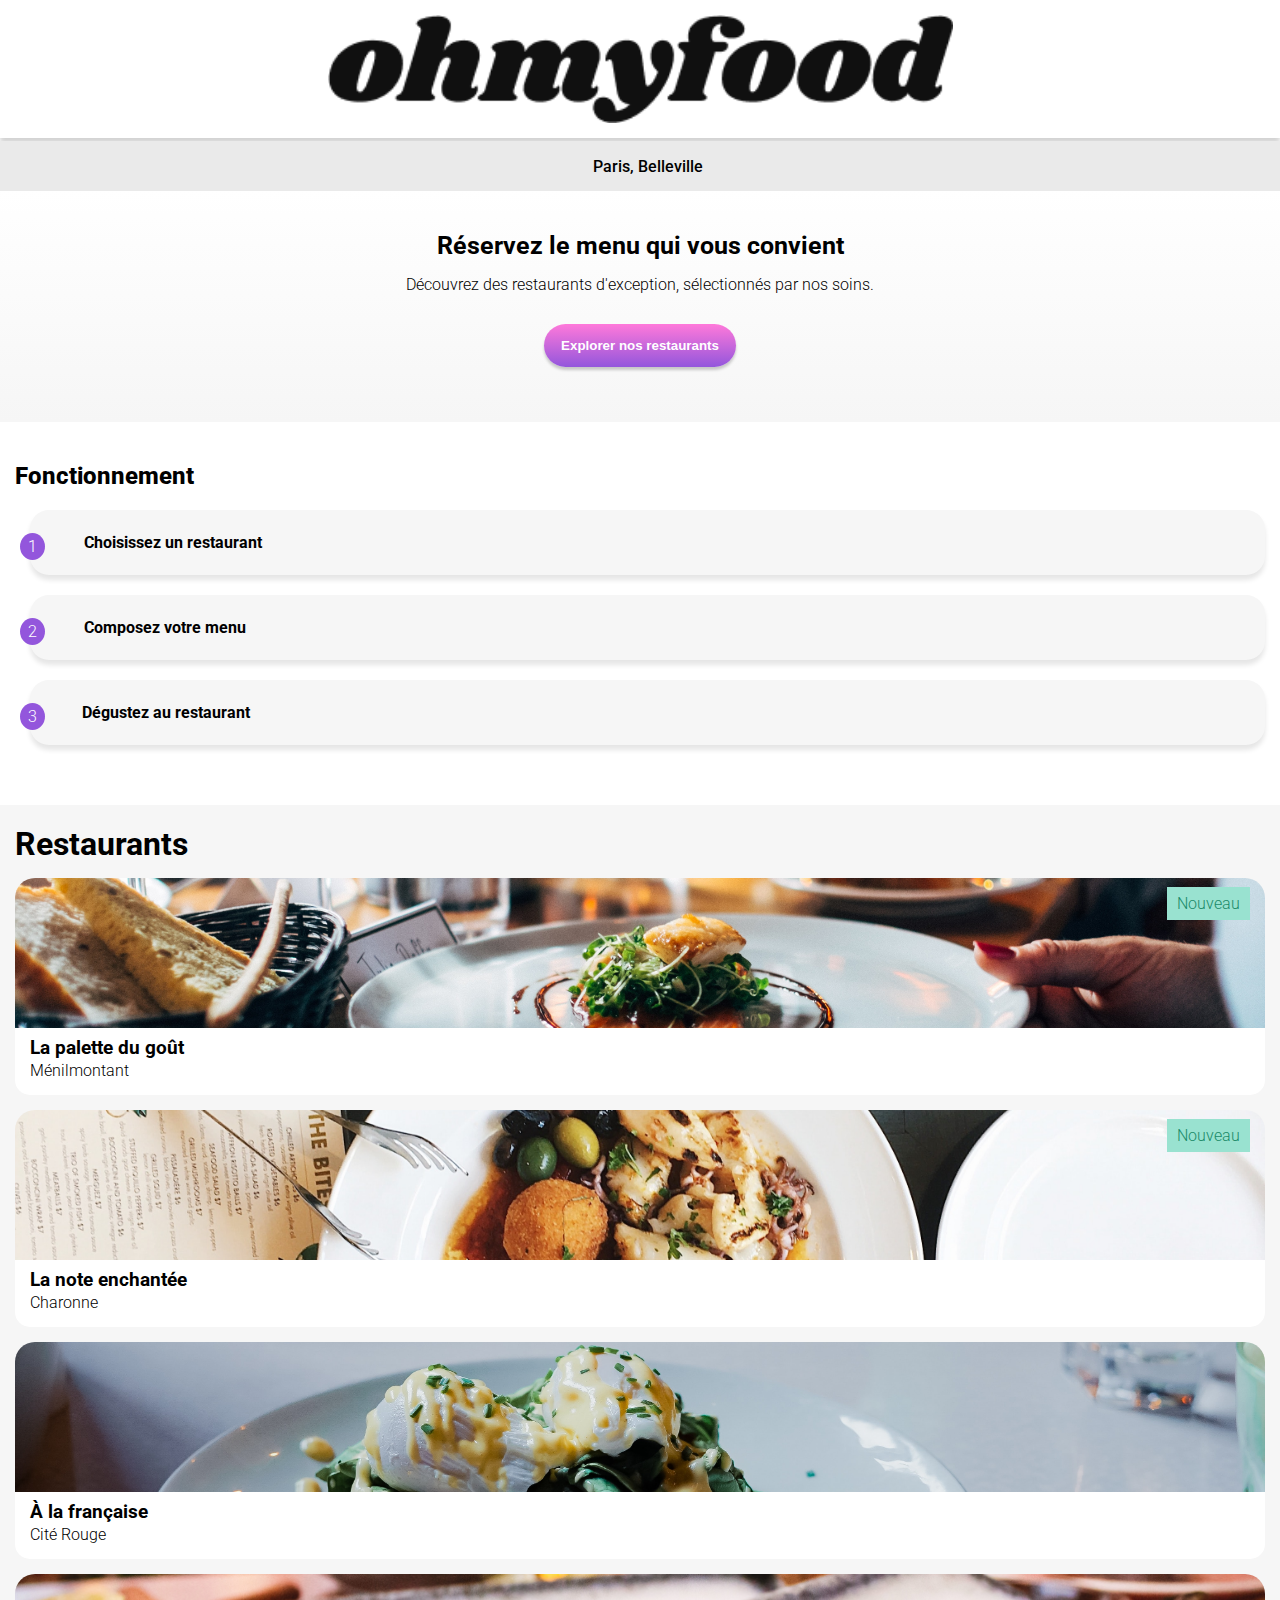
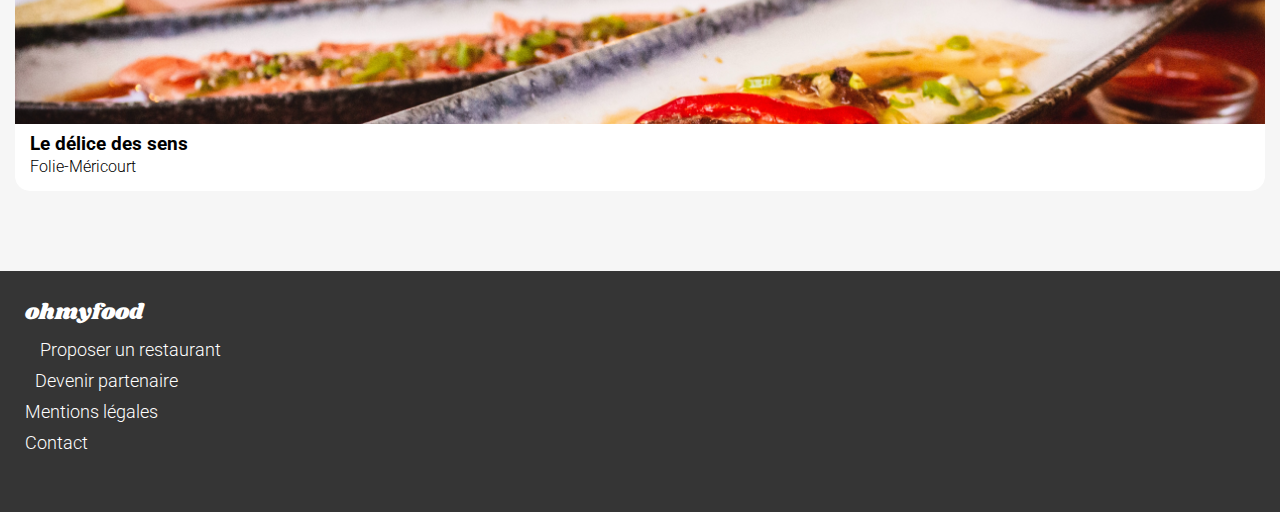
==== index.html @ 5a2e9c20 "ajout de la pas a la française" ====
<!DOCTYPE html>
<html lang="fr">
  <head>
    <link
      rel="stylesheet"
      href="https://cdnjs.cloudflare.com/ajax/libs/font-awesome/6.4.2/css/all.min.css"
      integrity="sha512-z3gLpd7yknf1YoNbCzqRKc4qyor8gaKU1qmn+CShxbuBusANI9QpRohGBreCFkKxLhei6S9CQXFEbbKuqLg0DA=="
      crossorigin="anonymous"
      referrerpolicy="no-referrer"
    />
    <link rel="preconnect" href="https://fonts.googleapis.com" />
    <link rel="preconnect" href="https://fonts.gstatic.com" crossorigin />
    <link
      href="https://fonts.googleapis.com/css2?family=Manrope:wght@200&family=Roboto:wght@300;500;700&display=swap"
      rel="stylesheet"
    />
    <link
      href="https://fonts.googleapis.com/css2?family=Manrope:wght@200&family=Shrikhand&display=swap"
      rel="stylesheet"
    />
    <meta charset="UTF-8" />
    <meta name="viewport" content="width=device-width, initial-scale=1.0" />
    <title>Ohmyfood</title>
    <link rel="stylesheet" href="index.css" />
  </head>
  <body>
    <!--header-->

    <header>
      <img
        class="header__logo"
        src="Images et textes Ohmyfood/images/logo/ohmyfood.png"
        alt="logo"
        class="logo"
      />
    </header>
    <main>
      <!--location-->

      <section class="location">
        <i class="fas fa-map-marker-alt"></i>
        <span class="Localisation">Paris, Belleville</span>
      </section>

      <!--heroheader-->

      <section class="heroheader">
        <h3 class="heroheader__title">Réservez le menu qui vous convient</h3>
        <p>
          Découvrez des restaurants d'exception, sélectionnés par nos soins.
        </p>
        <button class="heroheader__button">Explorer nos restaurants</button>
      </section>

      <!--fonctionnement-->

      <section class="fonctionnement">
        <h2 class="fonctionnement__title">Fonctionnement</h2>
        <div class="card__fonctionnement">
          <div class="fonctionnement__button">
            <p>1</p>
          </div>
          <span>
            <i class="fas fas fa-mobile-alt icon__fonction"></i>Choisissez un
            restaurant
          </span>
        </div>
        <div class="card__fonctionnement">
          <div class="fonctionnement__button">
            <p>2</p>
          </div>
          <span
            ><i class="fas fa-list-ul icon__fonction"></i>Composez votre menu
          </span>
        </div>
        <div class="card__fonctionnement">
          <div class="fonctionnement__button">
            <p>3</p>
          </div>
          <span>
            <i class="fas fa-store icon__fonction--store"></i>Dégustez au
            restaurant
          </span>
        </div>
      </section>

      <!--restaurants-->

      <section class="restaurants">
        <div>
          <h1>Restaurants</h1>
        </div>
        <div class="section-restaurants">
          <a href="Restaurant/lapalettedugoût.html">
            <article class="article">
              <div class="card-new">
                <p>Nouveau</p>
              </div>
              <img
                src="Images et textes Ohmyfood/images/restaurants/jay-wennington-N_Y88TWmGwA-unsplash.jpg"
                alt="Image restaurants1"
              />
              <div class="card-content">
                <div class="card-txt">
                  <h3 class="car-title">La palette du goût</h3>
                  <p class="card-subtitle">Ménilmontant</p>
                </div>
                <span class="heart">
                  <i class="far fa-heart"></i>
                </span>
              </div>
            </article>
          </a>
          <a href="#">
            <article class="article">
              <div class="card-new">
                <p>Nouveau</p>
              </div>
              <img
                src="Images et textes Ohmyfood/images/restaurants/stil-u2Lp8tXIcjw-unsplash.jpg"
                alt="Image restaurants2"
              />
              <div class="card-content">
                <div class="card-txt">
                  <h3 class="car-title">La note enchantée</h3>
                  <p class="card-subtitle">Charonne</p>
                </div>
                <span class="heart">
                  <i class="far fa-heart"></i>
                </span>
              </div>
            </article>
          </a>
          <a href="Restaurant/alafrançaise.html">
            <article class="article">
              <img
                src="Images et textes Ohmyfood/images/restaurants/toa-heftiba-DQKerTsQwi0-unsplash.jpg"
                alt="Image restaurants3"
              />
              <div class="card-content">
                <div class="card-txt">
                  <h3 class="car-title">À la française</h3>
                  <p class="card-subtitle">Cité Rouge</p>
                </div>
                <span class="heart">
                  <i class="far fa-heart"></i>
                </span>
              </div>
            </article>
          </a>
          <a href="Restaurant/ledelicedessens.html">
            <article class="article">
              <img
                src="Images et textes Ohmyfood/images/restaurants/louis-hansel-shotsoflouis-qNBGVyOCY8Q-unsplash.jpg"
                alt="Image restaurants4"
              />
              <div class="card-content">
                <div class="card-txt">
                  <h3 class="car-title">Le délice des sens</h3>
                  <p class="card-subtitle">Folie-Méricourt</p>
                </div>
                <span class="heart">
                  <i class="far fa-heart"></i>
                </span>
              </div>
            </article>
          </a>
        </div>
      </section>

      <!--footer-->

      <footer>
        <section class="footer">
          <div class="footer-info">
            <span class="logo__footer">ohmyfood</span>
            <p><i class="fas fa-utensils"></i>Proposer un restaurant</p>
            <p><i class="fas fa-hands-helping"></i>Devenir partenaire</p>
            <p>Mentions légales</p>
            <p>Contact</p>
          </div>
        </section>
      </footer>
    </main>
  </body>
</html>
---- index.css ----
@import url("https://fonts.googleapis.com/css2?family=Manrope:wght@200&family=Roboto:wght@300;500;700&display=swap");
@import url("https://fonts.googleapis.com/css2?family=Manrope:wght@200&family=Shrikhand&display=swap");
* {
  padding: 0;
  margin: 0;
}

h1,
h2,
h3,
span {
  font-family: "Roboto", sans-serif;
}

p {
  font-family: "Roboto", sans-serif;
  font-weight: 300;
}

header {
  display: flex;
  justify-content: center;
  align-items: center;
  padding: 15px;
  box-shadow: 0px 5px 5px lightgrey;
  margin-bottom: 3px;
}
header .header__logo {
  width: 50%;
}

.location {
  display: flex;
  justify-content: center;
  align-items: center;
  font-weight: 500;
  background-color: #eaeaea;
  height: 50px;
}

.location i {
  margin-right: 16px;
}

.heroheader {
  padding: 0 5vw;
  padding-bottom: 30px;
  display: flex;
  flex-wrap: wrap;
  flex-direction: column;
  align-items: center;
  text-align: center;
  background: linear-gradient(white, #f6f6f6);
}

.heroheader__title {
  display: flex;
  justify-content: center;
  align-items: center;
  font-size: 25px;
  margin: 40px 0px 15px 0px;
}

.heroheader__button {
  display: flex;
  justify-content: center;
  align-items: center;
  font-weight: 700;
  border-radius: 30px 30px 30px 30px;
  padding: 14px 17px;
  margin: 30px 0px 25px 0px;
  background: linear-gradient(#ff79da, #9356dc);
  border: none;
  text-decoration: none;
  color: #ffffff;
  box-shadow: 0 3px 3px 0 rgba(0, 0, 0, 0.2);
}

.fonctionnement__title {
  font-weight: 800;
  margin: 40px 0px 20px 15px;
}

.fonctionnement .card__fonctionnement {
  border-radius: 19px 19px 19px 19px;
  padding: 23px 17px;
  margin: 10px 15px 20px 30px;
  text-decoration: none;
  box-shadow: 0 5px 5px 0 rgba(0, 0, 0, 0.1);
  background-color: #f6f6f6;
  font-weight: bolder;
}

.fonctionnement__button {
  display: flex;
  justify-content: center;
  align-items: center;
  padding: 4px 8px;
  background-color: #9356dc;
  color: #ffffff;
  border-radius: 50%;
  position: absolute;
  left: 20px;
}

.icon__fonction {
  position: relative;
  margin-right: 22px;
  margin-left: 15px;
  color: grey;
}
.icon__fonction .icon__fonction {
  position: relative;
  margin-right: 20px;
  margin-left: 15px;
  color: grey;
}

.icon__fonction--store {
  position: relative;
  margin-right: 20px;
  margin-left: 15px;
  color: #9356dc;
}

.restaurants {
  background-color: #f6f6f6;
  padding-top: 20px;
  padding-left: 15px;
  padding-right: 15px;
  padding-bottom: 80px;
  margin-top: 60px;
}
.restaurants .article {
  position: relative;
  margin-top: 15px;
  padding-bottom: 15px;
  border-bottom-left-radius: 15px;
  border-bottom-right-radius: 15px;
  background-color: #ffffff;
  border-top-right-radius: 30px;
  border-top-left-radius: 30px;
}
.restaurants .article img {
  height: 150px;
  width: 100%;
  -o-object-fit: cover;
     object-fit: cover;
  border-top-right-radius: 20px;
  border-top-left-radius: 20px;
}

.card-content {
  display: flex;
  flex-direction: row;
  justify-content: space-between;
}
.card-content h3 {
  color: #000000;
  margin-top: 5px;
  margin-left: 15px;
}
.card-content .card-subtitle {
  color: #000000;
  margin-top: 2px;
  margin-left: 15px;
}

.card-content .heart {
  margin-right: 20px;
  margin-top: 15px;
  size: 65px;
}

a {
  text-decoration: none;
}

.section-restaurants .card-new {
  position: absolute;
  font-weight: bolder;
  right: 15px;
  bottom: 175px;
  padding: 7px 10px;
  background-color: #99e2d0;
  color: #1a8a68;
}

.footer {
  height: 186px;
  padding-top: 25px;
  padding-bottom: 30px;
  background-color: #353535;
  color: #ffffff;
}
.footer .logo__footer {
  color: #ffffff;
  font-family: "Shrikhand", serif;
  font-size: 22px;
  margin-left: 25px;
}

.footer p {
  margin-bottom: 10px;
  margin-left: 25px;
  margin-top: 10px;
  font-size: 18px;
}
.footer p .fa-utensils {
  margin-right: 15px;
}
.footer p .fa-hands-helping {
  margin-right: 10px;
}/*# sourceMappingURL=index.css.map */
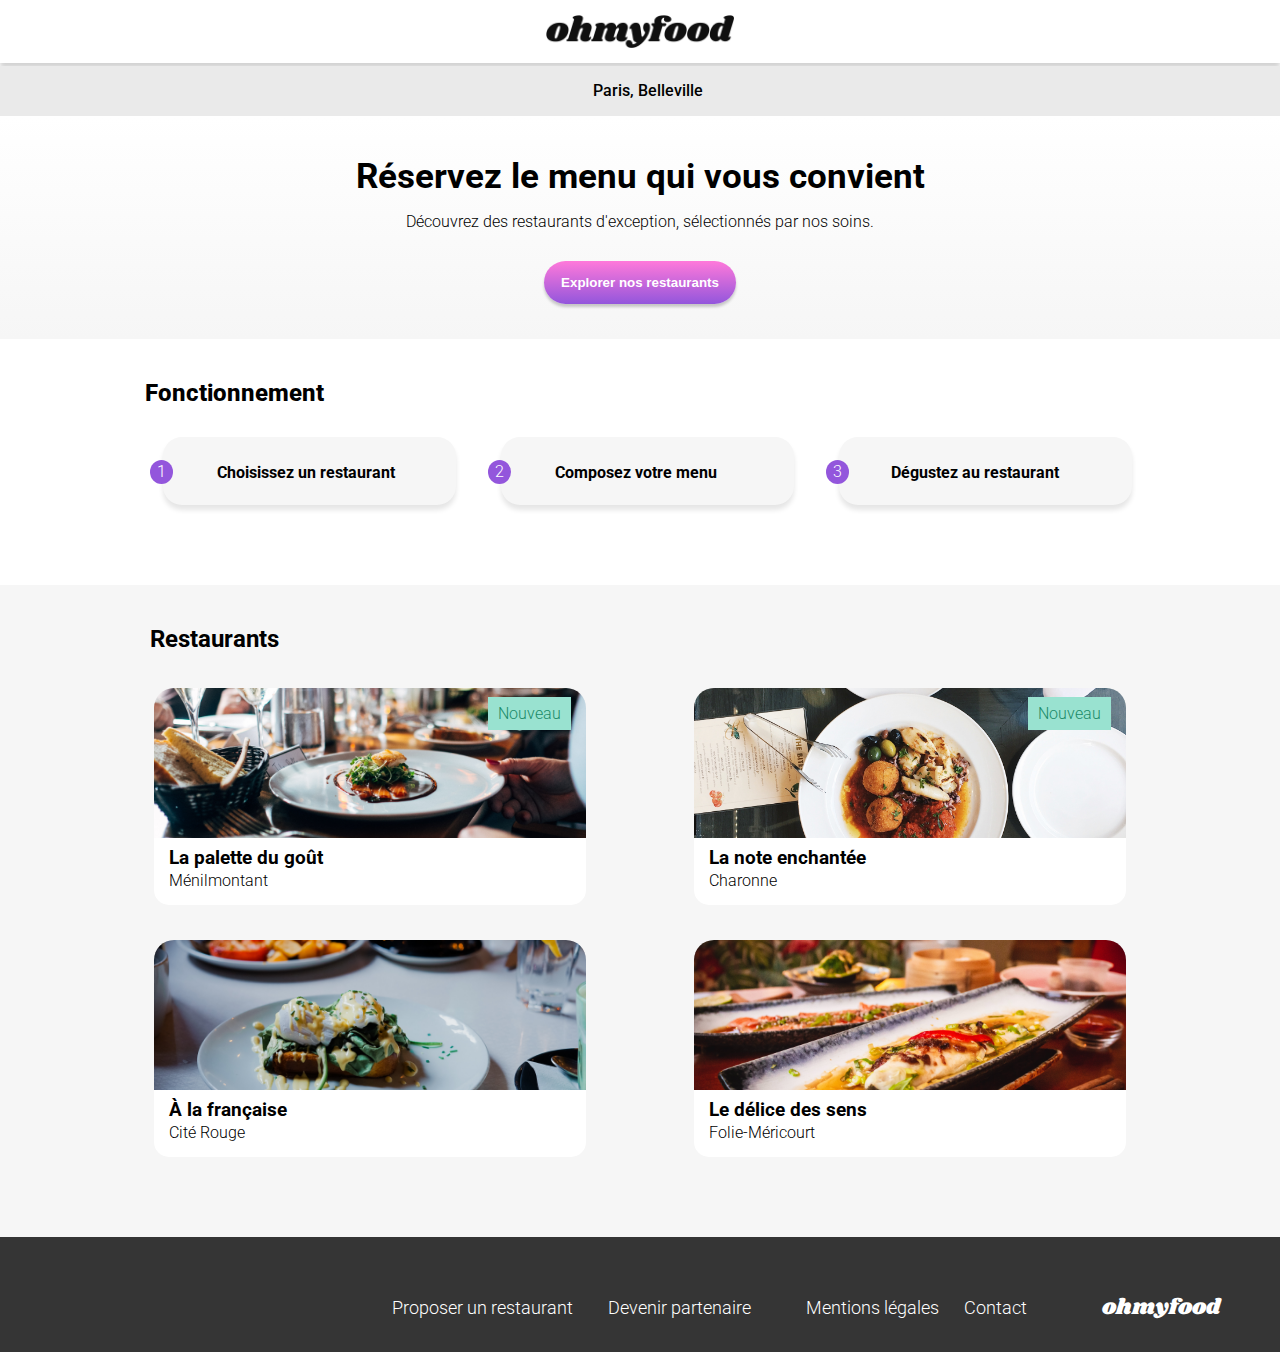
==== commit 7d6d4162: "ajout des pages restaurants" ====
--- a/index.html
+++ b/index.html
@@ -53,119 +53,119 @@
       </section>
 
       <!--fonctionnement-->
-
-      <section class="fonctionnement">
-        <h2 class="fonctionnement__title">Fonctionnement</h2>
-        <div class="card__fonctionnement">
-          <div class="fonctionnement__button">
-            <p>1</p>
+      <section class="container">
+        <section class="fonctionnement">
+          <h2 class="fonctionnement__title">Fonctionnement</h2>
+          <div class="card__fonctionnement">
+            <div class="fonctionnement__button">
+              <p>1</p>
+            </div>
+            <span>
+              <i class="fas fas fa-mobile-alt icon__fonction"></i>Choisissez un
+              restaurant
+            </span>
           </div>
-          <span>
-            <i class="fas fas fa-mobile-alt icon__fonction"></i>Choisissez un
-            restaurant
-          </span>
-        </div>
-        <div class="card__fonctionnement">
-          <div class="fonctionnement__button">
-            <p>2</p>
+          <div class="card__fonctionnement">
+            <div class="fonctionnement__button">
+              <p>2</p>
+            </div>
+            <span
+              ><i class="fas fa-list-ul icon__fonction"></i>Composez votre menu
+            </span>
           </div>
-          <span
-            ><i class="fas fa-list-ul icon__fonction"></i>Composez votre menu
-          </span>
-        </div>
-        <div class="card__fonctionnement">
-          <div class="fonctionnement__button">
-            <p>3</p>
+          <div class="card__fonctionnement">
+            <div class="fonctionnement__button">
+              <p>3</p>
+            </div>
+            <span>
+              <i class="fas fa-store icon__fonction--store"></i>Dégustez au
+              restaurant
+            </span>
           </div>
-          <span>
-            <i class="fas fa-store icon__fonction--store"></i>Dégustez au
-            restaurant
-          </span>
-        </div>
+        </section>
       </section>
-
       <!--restaurants-->
 
       <section class="restaurants">
-        <div>
-          <h1>Restaurants</h1>
-        </div>
-        <div class="section-restaurants">
-          <a href="Restaurant/lapalettedugoût.html">
-            <article class="article">
-              <div class="card-new">
-                <p>Nouveau</p>
-              </div>
-              <img
-                src="Images et textes Ohmyfood/images/restaurants/jay-wennington-N_Y88TWmGwA-unsplash.jpg"
-                alt="Image restaurants1"
-              />
-              <div class="card-content">
-                <div class="card-txt">
-                  <h3 class="car-title">La palette du goût</h3>
-                  <p class="card-subtitle">Ménilmontant</p>
+        <section class="container">
+          <div class="section-restaurants">
+            <h1>Restaurants</h1>
+            <a href="Restaurant/lapalettedugoût.html">
+              <article class="article">
+                <div class="card-new">
+                  <p>Nouveau</p>
                 </div>
-                <span class="heart">
-                  <i class="far fa-heart"></i>
-                </span>
-              </div>
-            </article>
-          </a>
-          <a href="#">
-            <article class="article">
-              <div class="card-new">
-                <p>Nouveau</p>
-              </div>
-              <img
-                src="Images et textes Ohmyfood/images/restaurants/stil-u2Lp8tXIcjw-unsplash.jpg"
-                alt="Image restaurants2"
-              />
-              <div class="card-content">
-                <div class="card-txt">
-                  <h3 class="car-title">La note enchantée</h3>
-                  <p class="card-subtitle">Charonne</p>
+                <img
+                  src="Images et textes Ohmyfood/images/restaurants/jay-wennington-N_Y88TWmGwA-unsplash.jpg"
+                  alt="Image restaurants1"
+                />
+                <div class="card-content">
+                  <div class="card-txt">
+                    <h3 class="car-title">La palette du goût</h3>
+                    <p class="card-subtitle">Ménilmontant</p>
+                  </div>
+                  <span class="heart">
+                    <i class="far fa-heart"></i>
+                  </span>
                 </div>
-                <span class="heart">
-                  <i class="far fa-heart"></i>
-                </span>
-              </div>
-            </article>
-          </a>
-          <a href="Restaurant/alafrançaise.html">
-            <article class="article">
-              <img
-                src="Images et textes Ohmyfood/images/restaurants/toa-heftiba-DQKerTsQwi0-unsplash.jpg"
-                alt="Image restaurants3"
-              />
-              <div class="card-content">
-                <div class="card-txt">
-                  <h3 class="car-title">À la française</h3>
-                  <p class="card-subtitle">Cité Rouge</p>
+              </article>
+            </a>
+            <a href="Restaurant/lanoteenchantee.html">
+              <article class="article">
+                <div class="card-new">
+                  <p>Nouveau</p>
                 </div>
-                <span class="heart">
-                  <i class="far fa-heart"></i>
-                </span>
-              </div>
-            </article>
-          </a>
-          <a href="Restaurant/ledelicedessens.html">
-            <article class="article">
-              <img
-                src="Images et textes Ohmyfood/images/restaurants/louis-hansel-shotsoflouis-qNBGVyOCY8Q-unsplash.jpg"
-                alt="Image restaurants4"
-              />
-              <div class="card-content">
-                <div class="card-txt">
-                  <h3 class="car-title">Le délice des sens</h3>
-                  <p class="card-subtitle">Folie-Méricourt</p>
+                <img
+                  src="Images et textes Ohmyfood/images/restaurants/stil-u2Lp8tXIcjw-unsplash.jpg"
+                  alt="Image restaurants2"
+                />
+                <div class="card-content">
+                  <div class="card-txt">
+                    <h3 class="car-title">La note enchantée</h3>
+                    <p class="card-subtitle">Charonne</p>
+                  </div>
+                  <span class="heart">
+                    <i class="far fa-heart"></i>
+                  </span>
                 </div>
-                <span class="heart">
-                  <i class="far fa-heart"></i>
-                </span>
-              </div>
-            </article>
-          </a>
-        </div>
+              </article>
+            </a>
+            <a href="Restaurant/alafrançaise.html">
+              <article class="article">
+                <img
+                  src="Images et textes Ohmyfood/images/restaurants/toa-heftiba-DQKerTsQwi0-unsplash.jpg"
+                  alt="Image restaurants3"
+                />
+                <div class="card-content">
+                  <div class="card-txt">
+                    <h3 class="car-title">À la française</h3>
+                    <p class="card-subtitle">Cité Rouge</p>
+                  </div>
+                  <span class="heart">
+                    <i class="far fa-heart"></i>
+                  </span>
+                </div>
+              </article>
+            </a>
+            <a href="Restaurant/ledelicedessens.html">
+              <article class="article">
+                <img
+                  src="Images et textes Ohmyfood/images/restaurants/louis-hansel-shotsoflouis-qNBGVyOCY8Q-unsplash.jpg"
+                  alt="Image restaurants4"
+                />
+                <div class="card-content">
+                  <div class="card-txt">
+                    <h3 class="car-title">Le délice des sens</h3>
+                    <p class="card-subtitle">Folie-Méricourt</p>
+                  </div>
+                  <span class="heart">
+                    <i class="far fa-heart"></i>
+                  </span>
+                </div>
+              </article>
+            </a>
+          </div>
+        </section>
       </section>
 
       <!--footer-->
@@ -174,10 +174,14 @@
         <section class="footer">
           <div class="footer-info">
             <span class="logo__footer">ohmyfood</span>
-            <p><i class="fas fa-utensils"></i>Proposer un restaurant</p>
-            <p><i class="fas fa-hands-helping"></i>Devenir partenaire</p>
-            <p>Mentions légales</p>
-            <p>Contact</p>
+            <div class="test">
+              <p><i class="fas fa-utensils"></i>Proposer un restaurant</p>
+              <p><i class="fas fa-hands-helping"></i>Devenir partenaire</p>
+              <div class="p-desktop">
+                <p>Mentions légales</p>
+                <p>Contact</p>
+              </div>
+            </div>
           </div>
         </section>
       </footer>
--- a/index.css
+++ b/index.css
@@ -211,4 +211,85 @@
 }
 .footer p .fa-hands-helping {
   margin-right: 10px;
+}
+
+@media screen and (min-width: 768px) {
+  header .header__logo {
+    width: 15%;
+  }
+  .heroheader {
+    padding-bottom: 10px;
+  }
+  .heroheader h3 {
+    font-size: 35px;
+  }
+  .container {
+    max-width: 1080px;
+    margin: auto;
+    position: relative;
+  }
+  .fonctionnement {
+    display: flex;
+    justify-content: center;
+    align-items: center;
+    flex-wrap: wrap;
+  }
+  h2 {
+    width: 100%;
+    padding: 0px 30px;
+  }
+  .card__fonctionnement {
+    width: 24%;
+  }
+  .card__fonctionnement .fonctionnement__button {
+    display: flex;
+    justify-content: center;
+    align-items: center;
+    position: relative;
+    width: 7px;
+    height: 16px;
+    border-radius: 50%;
+    left: -30px;
+    margin-bottom: -21px;
+  }
+  .section-restaurants {
+    width: 100%;
+    display: flex;
+    margin-top: 20px;
+    flex-wrap: wrap;
+    justify-content: space-around;
+  }
+  .section-restaurants a {
+    width: 40%;
+    margin-top: 20px;
+    gap: 40px;
+  }
+  .section-restaurants h1 {
+    width: 100%;
+    font-size: x-large;
+    padding: 0px 50px;
+  }
+  .footer {
+    height: 60px;
+  }
+  .footer .footer-info {
+    width: auto;
+    display: flex;
+    flex-direction: row-reverse;
+    align-items: center;
+    margin-top: 25px;
+  }
+  .footer .footer-info .logo__footer {
+    margin-right: 60px;
+  }
+  .footer-info .test {
+    display: flex;
+    flex-direction: row;
+  }
+  .footer-info .test .p-desktop {
+    display: flex;
+    flex-direction: row;
+    margin-right: 50px;
+    margin-left: 30px;
+  }
 }/*# sourceMappingURL=index.css.map */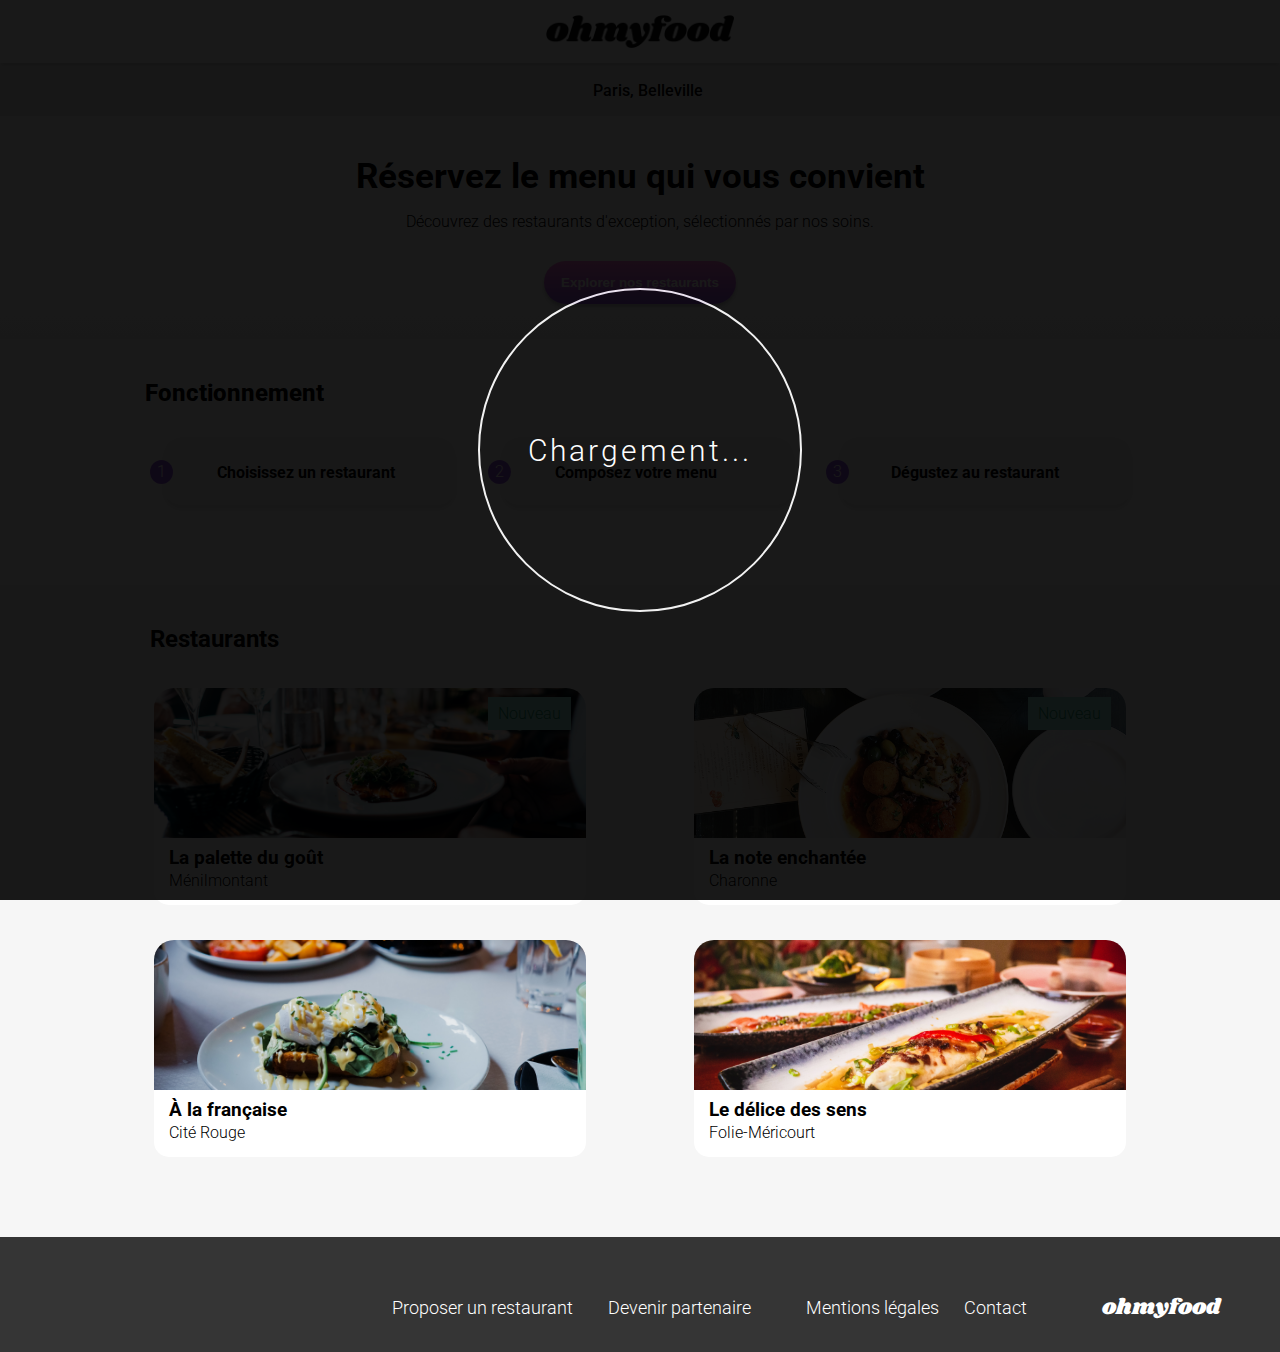
==== commit d92e6cdb: "test animations" ====
--- a/index.html
+++ b/index.html
@@ -18,12 +18,23 @@
       href="https://fonts.googleapis.com/css2?family=Manrope:wght@200&family=Shrikhand&display=swap"
       rel="stylesheet"
     />
+    <link rel="stylesheet" href="animations.css" />
+    <link rel="stylesheet" href="animation.scss" />
     <meta charset="UTF-8" />
     <meta name="viewport" content="width=device-width, initial-scale=1.0" />
     <title>Ohmyfood</title>
     <link rel="stylesheet" href="index.css" />
   </head>
   <body>
+    <!--loader-->
+
+    <div class="loader">
+      <div class="box">
+        <div class="circle--1"></div>
+        <p>Chargement...</p>
+      </div>
+    </div>
+
     <!--header-->
 
     <header>
@@ -105,7 +116,8 @@
                     <p class="card-subtitle">Ménilmontant</p>
                   </div>
                   <span class="heart">
-                    <i class="far fa-heart"></i>
+                    <i class="fas fa-heart fas-heart"></i>
+                    <i class="far fa-heart far-heart"></i>
                   </span>
                 </div>
               </article>
@@ -125,7 +137,8 @@
                     <p class="card-subtitle">Charonne</p>
                   </div>
                   <span class="heart">
-                    <i class="far fa-heart"></i>
+                    <i class="fas fa-heart fas-heart"></i>
+                    <i class="far fa-heart far-heart"></i>
                   </span>
                 </div>
               </article>
@@ -142,7 +155,8 @@
                     <p class="card-subtitle">Cité Rouge</p>
                   </div>
                   <span class="heart">
-                    <i class="far fa-heart"></i>
+                    <i class="fas fa-heart fas-heart"></i>
+                    <i class="far fa-heart far-heart"></i>
                   </span>
                 </div>
               </article>
@@ -159,7 +173,8 @@
                     <p class="card-subtitle">Folie-Méricourt</p>
                   </div>
                   <span class="heart">
-                    <i class="far fa-heart"></i>
+                    <i class="fas fa-heart fas-heart"></i>
+                    <i class="far fa-heart far-heart"></i>
                   </span>
                 </div>
               </article>
--- a/animations.css
+++ b/animations.css
@@ -0,0 +1,3 @@
+.body {
+  background: black;
+}/*# sourceMappingURL=animations.css.map */--- a/index.css
+++ b/index.css
@@ -17,6 +17,81 @@
   font-weight: 300;
 }
 
+.loader {
+  background-color: #000000;
+  display: flex;
+  justify-content: center;
+  align-items: center;
+  position: relative;
+  position: fixed;
+  opacity: 0.9;
+  height: 100vh;
+  inset: 0;
+  z-index: 1;
+  animation: disappear 3s;
+  animation-fill-mode: forwards;
+}
+
+.loader .box {
+  display: flex;
+  justify-content: center;
+  align-items: center;
+  color: #f1f1f1;
+  transition: transform 0.3s cubic-bezier(0.23, 1.83, 0.42, 1.19);
+}
+
+.loader p {
+  color: white;
+  position: absolute;
+  top: 50%;
+  left: 50%;
+  transform: translate(-50%, -50%);
+  font-size: 30px;
+  letter-spacing: 3px;
+}
+
+.circle--1 {
+  position: absolute;
+  width: 320px;
+  height: 320px;
+  border-radius: 50%;
+  border: 2px solid #f1f1f1;
+  animation: 1s linear infinite alternate boxmagic, 4s linear infinite spinning;
+}
+
+@keyframes boxmagic {
+  from {
+    box-shadow: 0 0 0 #cec5be, 0 0 0 #df29f3, 0 0 0 #0a5e64, 0 0 0 #019934;
+  }
+  to {
+    box-shadow: 0 -10px 0 #fad3ac, -10px 0 0 #f192fc, 0 10px 0 #21effd, 10px 0 0 #09e452;
+  }
+}
+@keyframes spinning {
+  from {
+    transform: rotate(0deg);
+  }
+  to {
+    transform: rotate(360deg);
+  }
+}
+@keyframes disappear {
+  0% {
+    transform: scale(1);
+  }
+  50% {
+    transform: scale(1);
+  }
+  70% {
+    transform: scale(1);
+  }
+  90% {
+    transform: scale(0.5);
+  }
+  100% {
+    transform: scale(0);
+  }
+}
 header {
   display: flex;
   justify-content: center;
@@ -52,7 +127,6 @@
   text-align: center;
   background: linear-gradient(white, #f6f6f6);
 }
-
 .heroheader__title {
   display: flex;
   justify-content: center;
@@ -60,7 +134,6 @@
   font-size: 25px;
   margin: 40px 0px 15px 0px;
 }
-
 .heroheader__button {
   display: flex;
   justify-content: center;
@@ -75,7 +148,47 @@
   color: #ffffff;
   box-shadow: 0 3px 3px 0 rgba(0, 0, 0, 0.2);
 }
-
+.heroheader__button:hover {
+  background: linear-gradient(#eb58c1, #935fd8);
+  box-shadow: 0 8px 10px 0 rgba(0, 0, 0, 0.2);
+  animation: vibrate 0.4s;
+}
+
+@keyframes vibrate {
+  0% {
+    transform: rotate(0deg);
+  }
+  10% {
+    transform: rotate(-1deg);
+  }
+  20% {
+    transform: rotate(1deg);
+  }
+  30% {
+    transform: rotate(0deg);
+  }
+  40% {
+    transform: rotate(1deg);
+  }
+  50% {
+    transform: rotate(-1deg);
+  }
+  60% {
+    transform: rotate(0deg);
+  }
+  70% {
+    transform: rotate(-1deg);
+  }
+  80% {
+    transform: rotate(1deg);
+  }
+  90% {
+    transform: rotate(0deg);
+  }
+  100% {
+    transform: rotate(-1deg);
+  }
+}
 .fonctionnement__title {
   font-weight: 800;
   margin: 40px 0px 20px 15px;
@@ -91,6 +204,11 @@
   font-weight: bolder;
 }
 
+.card__fonctionnement:hover {
+  background: linear-gradient(#eee6ec, #d5c4eb);
+  box-shadow: 0 8px 10px 0 rgba(0, 0, 0, 0.2);
+}
+
 .fonctionnement__button {
   display: flex;
   justify-content: center;
@@ -120,6 +238,14 @@
   position: relative;
   margin-right: 20px;
   margin-left: 15px;
+  color: grey;
+}
+
+.icon__fonction:hover {
+  color: #9356dc;
+}
+
+.icon__fonction--store:hover {
   color: #9356dc;
 }
 
@@ -166,14 +292,33 @@
   margin-left: 15px;
 }
 
-.card-content .heart {
-  margin-right: 20px;
-  margin-top: 15px;
-  size: 65px;
-}
-
 a {
   text-decoration: none;
+}
+
+.far-heart {
+  opacity: 1;
+  margin-right: 23px;
+  margin-top: 16px;
+  font-size: x-large;
+}
+
+.fas-heart {
+  opacity: 0;
+  position: absolute;
+  margin-right: 23px;
+  margin-top: 16px;
+  font-size: x-large;
+}
+
+.fas-heart:hover {
+  opacity: 1;
+  color: transparent;
+  -webkit-background-clip: text;
+          background-clip: text;
+  background-image: linear-gradient(red, #9356dc);
+  transition: all 1s;
+  transform: scale(1);
 }
 
 .section-restaurants .card-new {
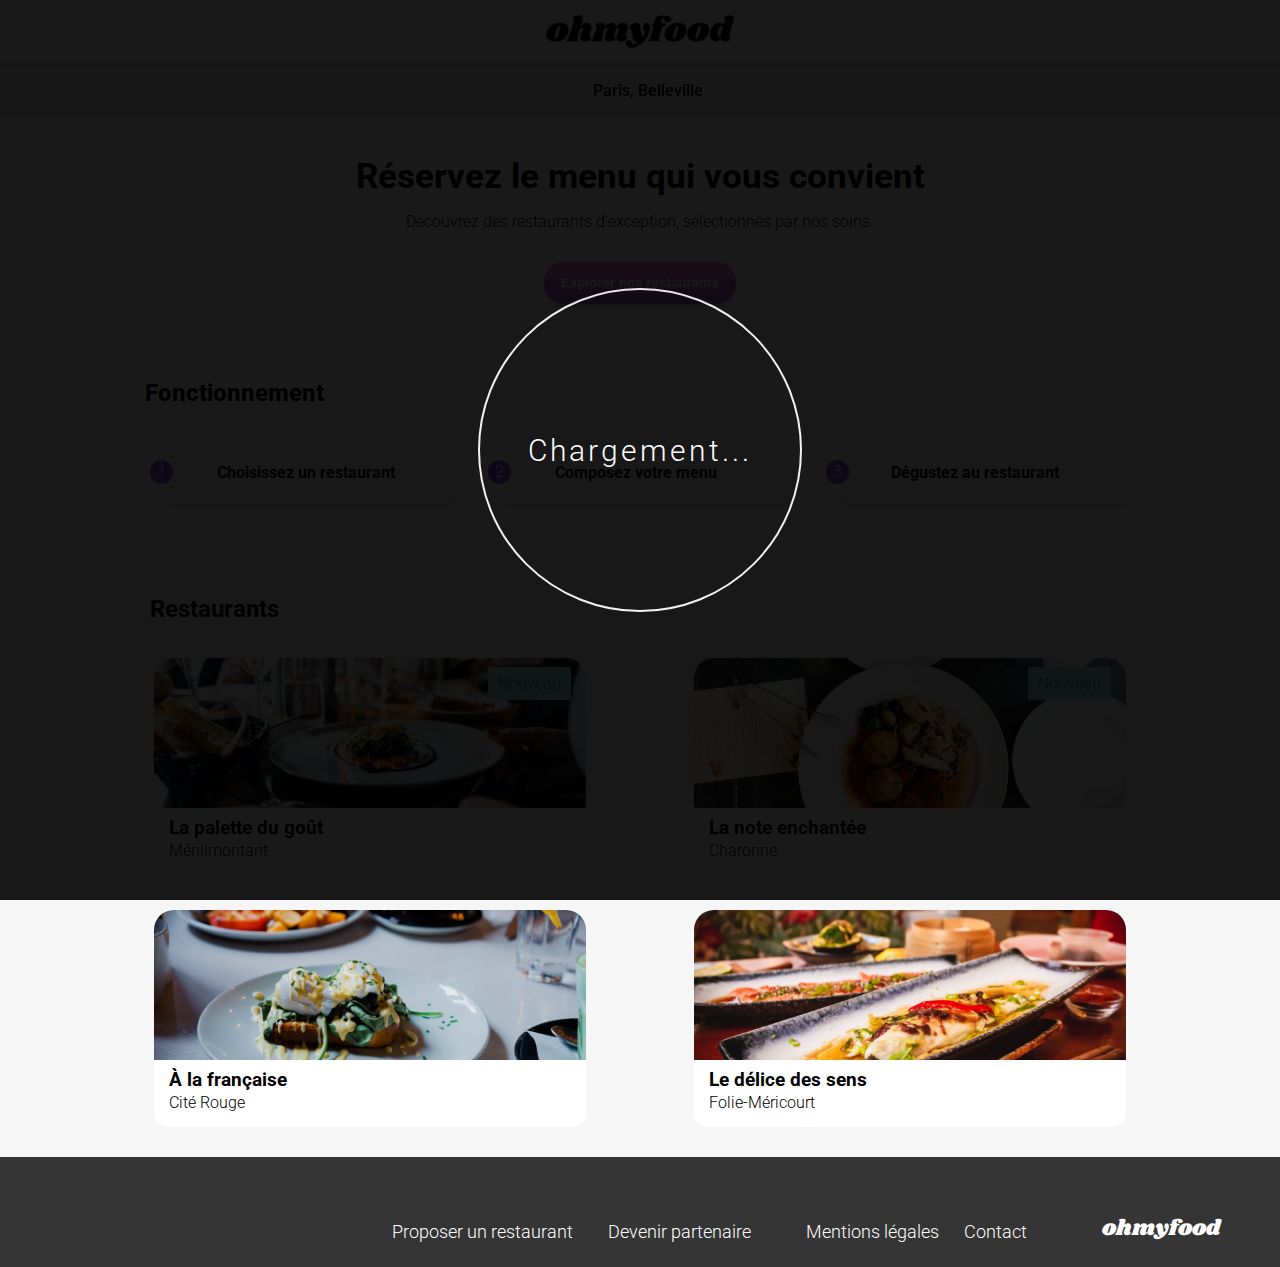
==== commit e1b88236: "ajout du projet Ohmyfood" ====
--- a/index.html
+++ b/index.html
@@ -18,12 +18,10 @@
       href="https://fonts.googleapis.com/css2?family=Manrope:wght@200&family=Shrikhand&display=swap"
       rel="stylesheet"
     />
-    <link rel="stylesheet" href="animations.css" />
-    <link rel="stylesheet" href="animation.scss" />
     <meta charset="UTF-8" />
     <meta name="viewport" content="width=device-width, initial-scale=1.0" />
     <title>Ohmyfood</title>
-    <link rel="stylesheet" href="index.css" />
+    <link rel="stylesheet" href="scss/index.css" />
   </head>
   <body>
     <!--loader-->
@@ -40,9 +38,8 @@
     <header>
       <img
         class="header__logo"
-        src="Images et textes Ohmyfood/images/logo/ohmyfood.png"
+        src="assets/Images_ohmyfood/images/logo/ohmyfood.png"
         alt="logo"
-        class="logo"
       />
     </header>
     <main>
@@ -64,6 +61,7 @@
       </section>
 
       <!--fonctionnement-->
+
       <section class="container">
         <section class="fonctionnement">
           <h2 class="fonctionnement__title">Fonctionnement</h2>
@@ -95,6 +93,7 @@
           </div>
         </section>
       </section>
+
       <!--restaurants-->
 
       <section class="restaurants">
@@ -107,7 +106,7 @@
                   <p>Nouveau</p>
                 </div>
                 <img
-                  src="Images et textes Ohmyfood/images/restaurants/jay-wennington-N_Y88TWmGwA-unsplash.jpg"
+                  src="assets/Images_ohmyfood/images/restaurants/jay-wennington-N_Y88TWmGwA-unsplash.jpg"
                   alt="Image restaurants1"
                 />
                 <div class="card-content">
@@ -128,7 +127,7 @@
                   <p>Nouveau</p>
                 </div>
                 <img
-                  src="Images et textes Ohmyfood/images/restaurants/stil-u2Lp8tXIcjw-unsplash.jpg"
+                  src="assets/Images_ohmyfood/images/restaurants/stil-u2Lp8tXIcjw-unsplash.jpg"
                   alt="Image restaurants2"
                 />
                 <div class="card-content">
@@ -146,7 +145,7 @@
             <a href="Restaurant/alafrançaise.html">
               <article class="article">
                 <img
-                  src="Images et textes Ohmyfood/images/restaurants/toa-heftiba-DQKerTsQwi0-unsplash.jpg"
+                  src="assets/Images_ohmyfood/images/restaurants/toa-heftiba-DQKerTsQwi0-unsplash.jpg"
                   alt="Image restaurants3"
                 />
                 <div class="card-content">
@@ -164,7 +163,7 @@
             <a href="Restaurant/ledelicedessens.html">
               <article class="article">
                 <img
-                  src="Images et textes Ohmyfood/images/restaurants/louis-hansel-shotsoflouis-qNBGVyOCY8Q-unsplash.jpg"
+                  src="assets/Images_ohmyfood/images/restaurants/louis-hansel-shotsoflouis-qNBGVyOCY8Q-unsplash.jpg"
                   alt="Image restaurants4"
                 />
                 <div class="card-content">
@@ -194,7 +193,9 @@
               <p><i class="fas fa-hands-helping"></i>Devenir partenaire</p>
               <div class="p-desktop">
                 <p>Mentions légales</p>
-                <p>Contact</p>
+                <a class="contact-mail" href="mailto:contact@ohmyfood.com"
+                  >Contact</a
+                >
               </div>
             </div>
           </div>
--- a/scss/index.css
+++ b/scss/index.css
@@ -0,0 +1,494 @@
+@import url("https://fonts.googleapis.com/css2?family=Manrope:wght@200&family=Roboto:wght@300;500;700&display=swap");
+@import url("https://fonts.googleapis.com/css2?family=Manrope:wght@200&family=Shrikhand&display=swap");
+* {
+  padding: 0;
+  margin: 0;
+}
+
+h1,
+h2,
+h3,
+a,
+span {
+  font-family: "Roboto", sans-serif;
+}
+
+p {
+  font-family: "Roboto", sans-serif;
+  font-weight: 300;
+}
+
+.loader {
+  background-color: black;
+  display: flex;
+  justify-content: center;
+  align-items: center;
+  position: relative;
+  position: fixed;
+  opacity: 0.9;
+  height: 100vh;
+  inset: 0;
+  z-index: 1;
+  animation: disappear 3s;
+  animation-fill-mode: forwards;
+}
+
+.loader .box {
+  display: flex;
+  justify-content: center;
+  align-items: center;
+  color: #f1f1f1;
+  transition: transform 0.3s cubic-bezier(0.23, 1.83, 0.42, 1.19);
+}
+
+.loader p {
+  color: white;
+  position: absolute;
+  top: 50%;
+  left: 50%;
+  transform: translate(-50%, -50%);
+  font-size: 30px;
+  letter-spacing: 3px;
+}
+
+.circle--1 {
+  position: absolute;
+  width: 320px;
+  height: 320px;
+  border-radius: 50%;
+  border: 2px solid #f1f1f1;
+  animation: 1s linear infinite alternate boxmagic, 4s linear infinite spinning;
+}
+
+@keyframes boxmagic {
+  from {
+    box-shadow: 0 0 0 #cec5be, 0 0 0 #df29f3, 0 0 0 #0a5e64, 0 0 0 #019934;
+  }
+  to {
+    box-shadow: 0 -10px 0 #fad3ac, -10px 0 0 #f192fc, 0 10px 0 #21effd, 10px 0 0 #09e452;
+  }
+}
+@keyframes spinning {
+  from {
+    transform: rotate(0deg);
+  }
+  to {
+    transform: rotate(360deg);
+  }
+}
+@keyframes disappear {
+  0% {
+    opacity: 100%;
+  }
+  90% {
+    opacity: 80%;
+  }
+  100% {
+    opacity: 0%;
+    visibility: hidden;
+  }
+}
+header {
+  display: flex;
+  justify-content: center;
+  align-items: center;
+  padding: 15px;
+  box-shadow: 0px 5px 5px lightgrey;
+  margin-bottom: 3px;
+}
+header .header__logo {
+  width: 50%;
+}
+
+.location {
+  display: flex;
+  justify-content: center;
+  align-items: center;
+  font-weight: 500;
+  background-color: #eaeaea;
+  height: 50px;
+}
+
+.location i {
+  margin-right: 16px;
+}
+
+.heroheader {
+  padding: 0 5vw;
+  padding-bottom: 30px;
+  display: flex;
+  flex-wrap: wrap;
+  flex-direction: column;
+  align-items: center;
+  text-align: center;
+  background: linear-gradient(white, #f6f6f6);
+}
+.heroheader__title {
+  display: flex;
+  justify-content: center;
+  align-items: center;
+  font-size: 25px;
+  margin: 40px 0px 15px 0px;
+}
+.heroheader__button {
+  display: flex;
+  justify-content: center;
+  align-items: center;
+  font-weight: 700;
+  border-radius: 30px 30px 30px 30px;
+  padding: 14px 17px;
+  margin: 30px 0px 25px 0px;
+  background: linear-gradient(#ff79da, #9356dc);
+  border: none;
+  text-decoration: none;
+  color: #ffffff;
+  box-shadow: 0 3px 3px 0 rgba(0, 0, 0, 0.2);
+}
+.heroheader__button:hover {
+  background: linear-gradient(#eb58c1, #935fd8);
+  box-shadow: 0 8px 10px 0 rgba(0, 0, 0, 0.2);
+  animation: vibrate 0.4s;
+}
+
+@keyframes vibrate {
+  0% {
+    transform: rotate(0deg);
+  }
+  10% {
+    transform: rotate(-1deg);
+  }
+  20% {
+    transform: rotate(1deg);
+  }
+  30% {
+    transform: rotate(0deg);
+  }
+  40% {
+    transform: rotate(1deg);
+  }
+  50% {
+    transform: rotate(-1deg);
+  }
+  60% {
+    transform: rotate(0deg);
+  }
+  70% {
+    transform: rotate(-1deg);
+  }
+  80% {
+    transform: rotate(1deg);
+  }
+  90% {
+    transform: rotate(0deg);
+  }
+  100% {
+    transform: rotate(-1deg);
+  }
+}
+.fonctionnement__title {
+  font-weight: 800;
+  margin: 40px 0px 20px 15px;
+}
+
+.fonctionnement .card__fonctionnement {
+  border-radius: 19px 19px 19px 19px;
+  padding: 23px 17px;
+  margin: 10px 15px 20px 30px;
+  text-decoration: none;
+  box-shadow: 0 5px 5px 0 rgba(0, 0, 0, 0.1);
+  background-color: #f6f6f6;
+  font-weight: bolder;
+}
+
+.card__fonctionnement:hover {
+  background: linear-gradient(#eee6ec, #d5c4eb);
+  box-shadow: 0 8px 10px 0 rgba(0, 0, 0, 0.2);
+  transition: 0.5s;
+}
+
+.fonctionnement__button {
+  display: flex;
+  justify-content: center;
+  align-items: center;
+  padding: 4px 8px;
+  background-color: #9356dc;
+  color: #ffffff;
+  border-radius: 50%;
+  position: absolute;
+  left: 20px;
+}
+
+.icon__fonction {
+  position: relative;
+  margin-right: 22px;
+  margin-left: 15px;
+  color: grey;
+}
+.icon__fonction .icon__fonction {
+  position: relative;
+  margin-right: 20px;
+  margin-left: 15px;
+  color: grey;
+}
+
+.icon__fonction--store {
+  position: relative;
+  margin-right: 20px;
+  margin-left: 15px;
+  color: grey;
+}
+
+.card__fonctionnement:hover .icon__fonction {
+  color: #9356dc;
+}
+
+.card__fonctionnement:hover .icon__fonction--store {
+  color: #9356dc;
+}
+
+a .far-heart {
+  -webkit-text-fill-color: black;
+}
+
+.restaurants {
+  background-color: #f6f6f6;
+  padding-top: 20px;
+  padding-left: 15px;
+  padding-right: 15px;
+  padding-bottom: 80px;
+  margin-top: 60px;
+}
+.restaurants .article {
+  position: relative;
+  margin-top: 15px;
+  padding-bottom: 15px;
+  border-bottom-left-radius: 15px;
+  border-bottom-right-radius: 15px;
+  background-color: #ffffff;
+  border-top-right-radius: 30px;
+  border-top-left-radius: 30px;
+}
+.restaurants .article img {
+  height: 150px;
+  width: 100%;
+  -o-object-fit: cover;
+     object-fit: cover;
+  border-top-right-radius: 20px;
+  border-top-left-radius: 20px;
+}
+
+.article:hover {
+  box-shadow: 0 8px 10px 0 rgba(0, 0, 0, 0.2);
+  transition: 0.5s;
+}
+
+.card-content {
+  display: flex;
+  flex-direction: row;
+  justify-content: space-between;
+}
+.card-content h3 {
+  color: #000000;
+  margin-top: 5px;
+  margin-left: 15px;
+}
+.card-content .card-subtitle {
+  color: #000000;
+  margin-top: 2px;
+  margin-left: 15px;
+}
+
+.container a {
+  text-decoration: none;
+}
+
+.far-heart {
+  opacity: 1;
+  margin-right: 23px;
+  margin-top: 16px;
+  font-size: x-large;
+}
+
+.fas-heart {
+  opacity: 0;
+  position: absolute;
+  margin-right: 23px;
+  margin-top: 16px;
+  font-size: x-large;
+  color: rgb(202, 2, 18);
+  transition: opacity 0.5s ease-in-out;
+}
+
+.fas-heart:hover {
+  opacity: 1;
+  color: transparent;
+  -webkit-background-clip: text;
+          background-clip: text;
+  background-image: linear-gradient(red, #9356dc);
+  animation-name: opa;
+}
+
+@keyframes opa {
+  0% {
+    opacity: 0%;
+  }
+  20% {
+    opacity: 20%;
+  }
+  40% {
+    opacity: 40%;
+  }
+  60% {
+    opacity: 60%;
+  }
+  80% {
+    opacity: 80%;
+  }
+  100% {
+    opacity: 100%;
+  }
+}
+.section-restaurants .card-new {
+  position: absolute;
+  font-weight: bolder;
+  right: 15px;
+  bottom: 175px;
+  padding: 7px 10px;
+  background-color: #99e2d0;
+  color: #1a8a68;
+}
+
+.footer {
+  height: 186px;
+  padding-top: 25px;
+  padding-bottom: 15px;
+  background-color: #353535;
+  color: #ffffff;
+}
+.footer .logo__footer {
+  color: #ffffff;
+  font-family: "Shrikhand", serif;
+  font-size: 22px;
+  margin-left: 25px;
+}
+.footer .test {
+  margin-top: 25px;
+}
+.footer a {
+  color: white;
+  text-decoration: none;
+  margin-left: 25px;
+  margin-top: 1px;
+  font-weight: 300;
+  font-size: 18px;
+}
+
+.footer p {
+  margin-bottom: 10px;
+  margin-left: 25px;
+  margin-top: 10px;
+  font-size: 18px;
+}
+.footer p .fa-utensils {
+  margin-right: 15px;
+}
+.footer p .fa-hands-helping {
+  margin-right: 10px;
+}
+
+@media screen and (min-width: 768px) {
+  header .header__logo {
+    width: 15%;
+  }
+  .heroheader {
+    padding-bottom: 10px;
+  }
+  .heroheader h3 {
+    font-size: 35px;
+  }
+  .container {
+    max-width: 1080px;
+    margin: auto;
+    position: relative;
+  }
+  .fonctionnement {
+    display: flex;
+    justify-content: center;
+    align-items: center;
+    flex-wrap: wrap;
+    margin-bottom: -30px;
+  }
+  h2 {
+    width: 100%;
+    padding: 0px 30px;
+  }
+  .card__fonctionnement {
+    width: 24%;
+  }
+  .card__fonctionnement .fonctionnement__button {
+    display: flex;
+    justify-content: center;
+    align-items: center;
+    position: relative;
+    width: 7px;
+    height: 16px;
+    border-radius: 50%;
+    left: -30px;
+    margin-bottom: -21px;
+  }
+  .section-restaurants {
+    width: 100%;
+    display: flex;
+    margin-top: 20px;
+    flex-wrap: wrap;
+    justify-content: space-around;
+  }
+  .section-restaurants a {
+    width: 40%;
+    margin-top: 20px;
+    gap: 40px;
+  }
+  .section-restaurants h1 {
+    width: 100%;
+    font-size: x-large;
+    padding: 0px 50px;
+  }
+  .footer {
+    height: 70px;
+    margin-top: -50px;
+  }
+  .footer .footer-info {
+    width: auto;
+    display: flex;
+    flex-direction: row-reverse;
+    align-items: center;
+    margin-top: 4px;
+  }
+  .footer .footer-info .logo__footer {
+    margin-right: 60px;
+    margin-top: 20px;
+  }
+  .footer-info .test {
+    display: flex;
+    flex-direction: row;
+  }
+  .footer-info .test .p-desktop {
+    display: flex;
+    align-items: center;
+    flex-direction: row;
+    margin-right: 50px;
+    margin-left: 30px;
+  }
+  footer a {
+    display: flex;
+    align-items: center;
+    color: white;
+    text-decoration: none;
+    margin-left: 25px;
+    font-weight: 300;
+    font-size: 20px;
+  }
+  a:hover {
+    cursor: pointer;
+  }
+}/*# sourceMappingURL=index.css.map */